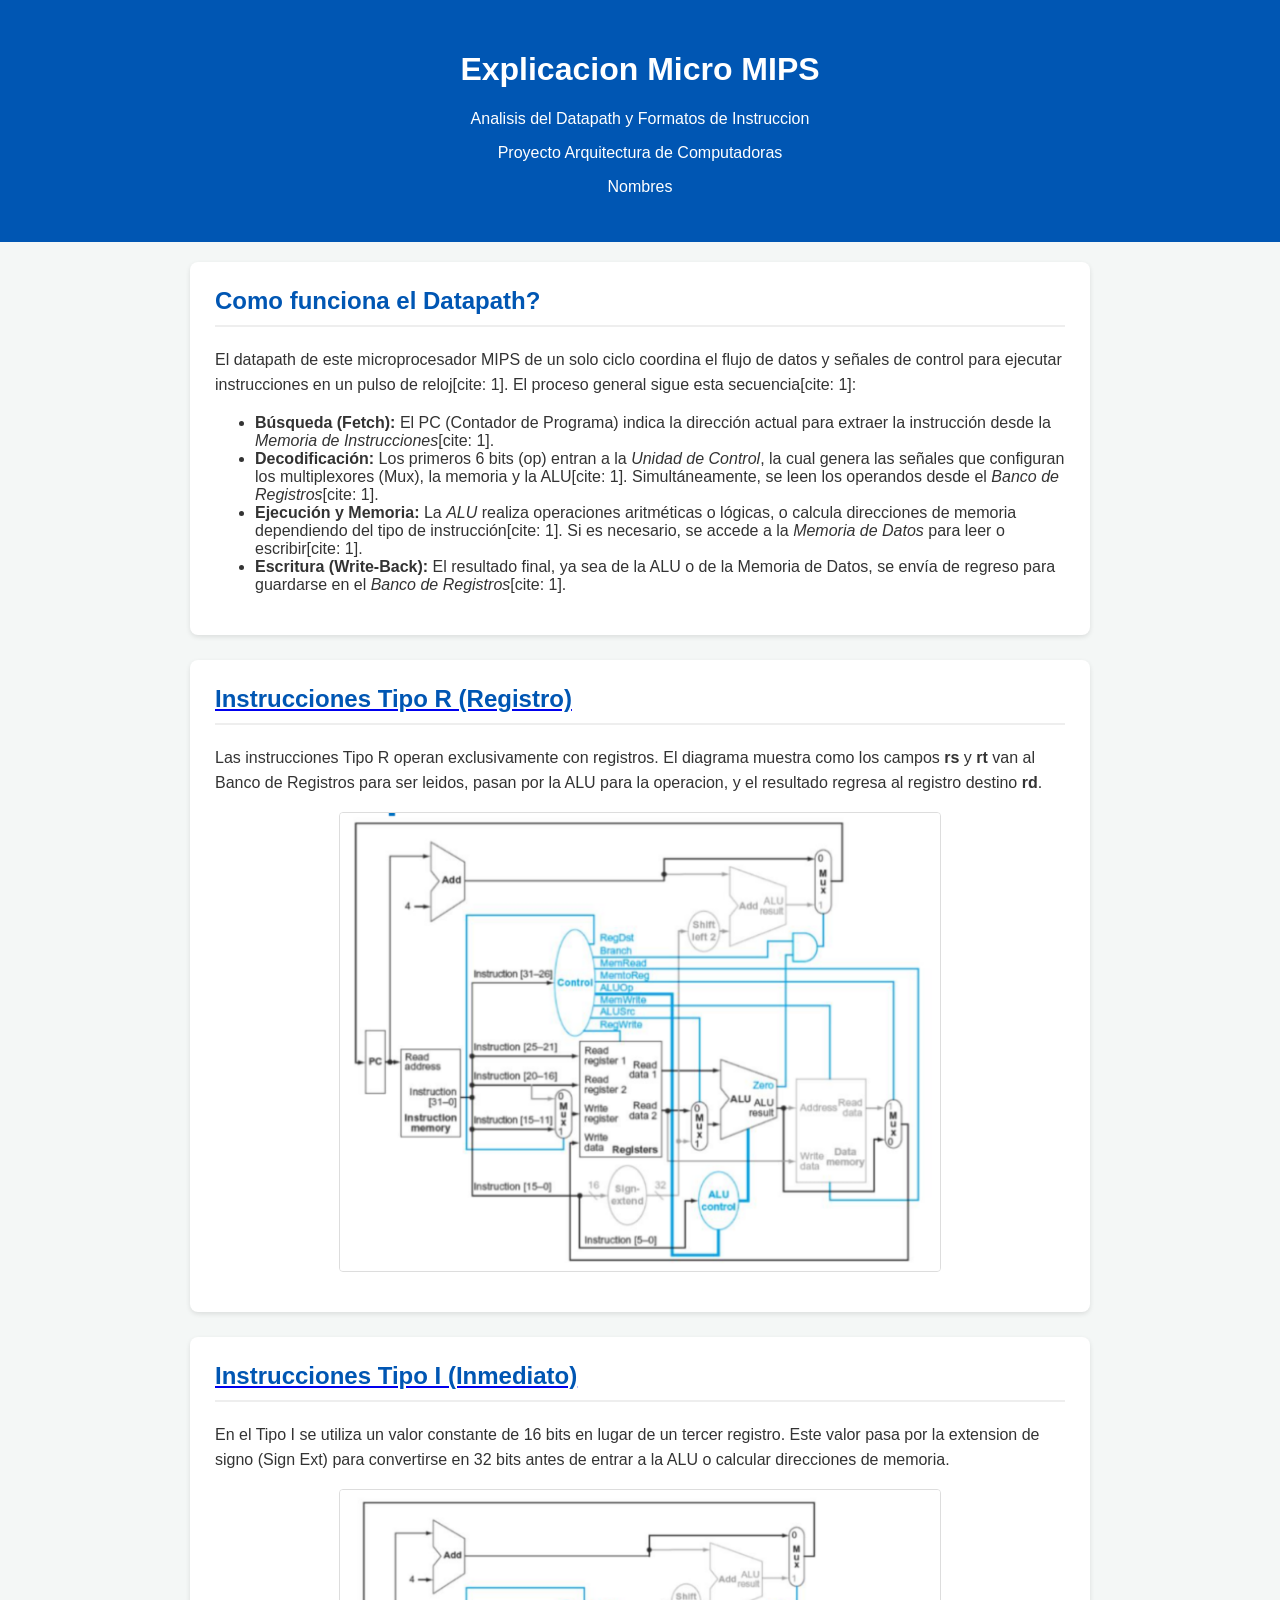
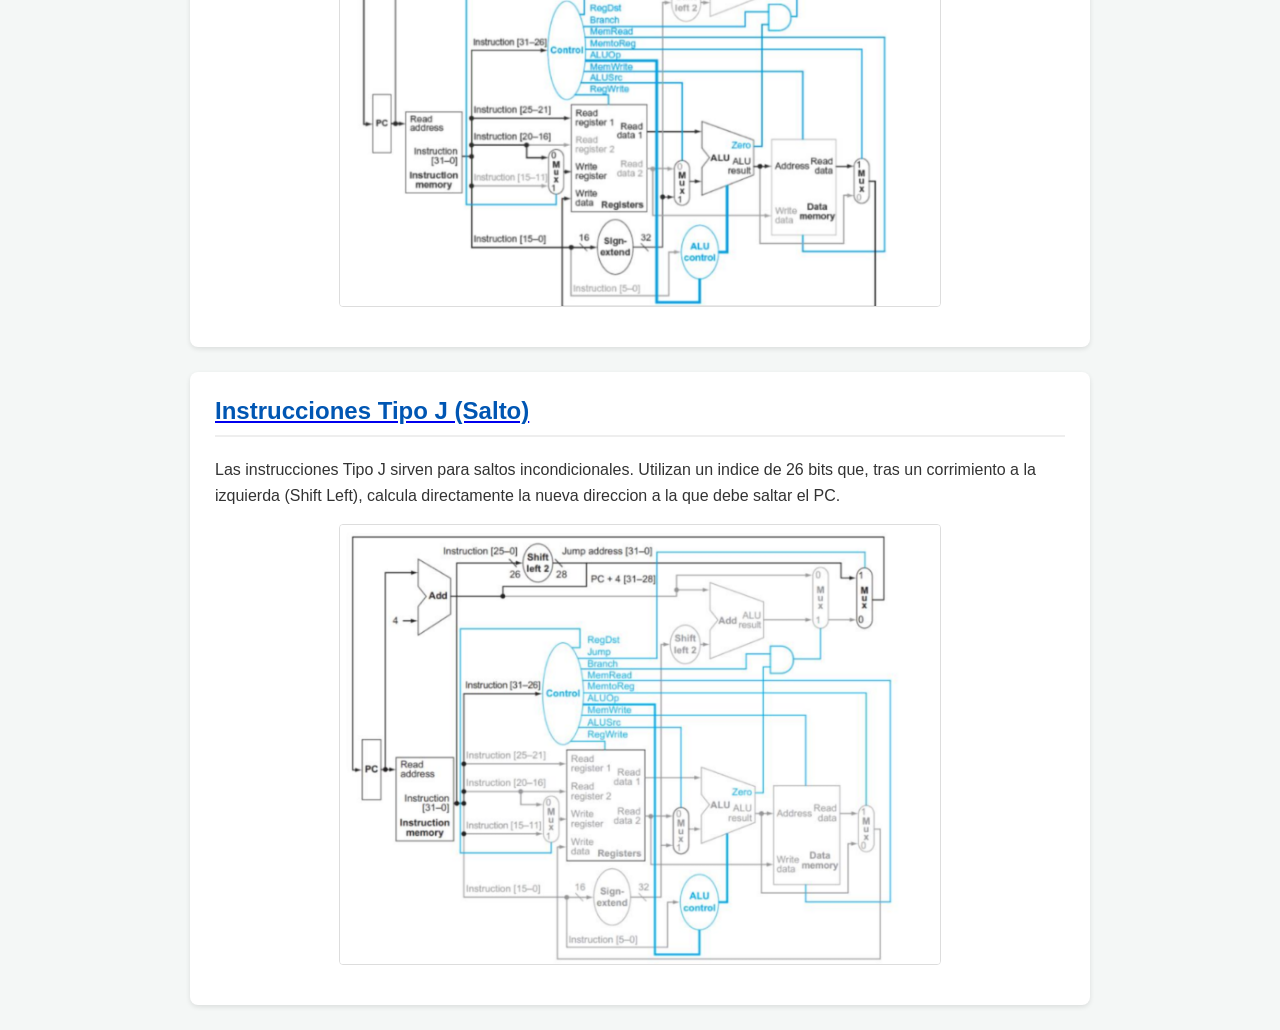
==== index.html @ dc329cc7 "Subiendo archivos de la pagina del microprocesador" ====
<!DOCTYPE html>
<html lang="es">
<head>
    <meta charset="UTF-8">
    <meta name="viewport" content="width=device-width, initial-scale=1.0">
    <title>Microprocesador MIPS</title>
    <link rel="stylesheet" href="estilos.css">
</head>
<body>

    <header>
        <h1>Explicacion Micro MIPS</h1>
        <p>Analisis del Datapath y Formatos de Instruccion</p>
        <p>Proyecto Arquitectura de Computadoras</p>
        <p>Nombres</p>
    </header>

    <div class="contenedor">
        
        <div class="tarjeta">
            <h2>Como funciona el Datapath?</h2>
            <p>El datapath de este microprocesador MIPS de un solo ciclo coordina el flujo de datos y señales de control para ejecutar instrucciones en un pulso de reloj[cite: 1]. El proceso general sigue esta secuencia[cite: 1]:</p>
<ul>
    <li><strong>Búsqueda (Fetch):</strong> El PC (Contador de Programa) indica la dirección actual para extraer la instrucción desde la <em>Memoria de Instrucciones</em>[cite: 1].</li>
    <li><strong>Decodificación:</strong> Los primeros 6 bits (op) entran a la <em>Unidad de Control</em>, la cual genera las señales que configuran los multiplexores (Mux), la memoria y la ALU[cite: 1]. Simultáneamente, se leen los operandos desde el <em>Banco de Registros</em>[cite: 1].</li>
    <li><strong>Ejecución y Memoria:</strong> La <em>ALU</em> realiza operaciones aritméticas o lógicas, o calcula direcciones de memoria dependiendo del tipo de instrucción[cite: 1]. Si es necesario, se accede a la <em>Memoria de Datos</em> para leer o escribir[cite: 1].</li>
    <li><strong>Escritura (Write-Back):</strong> El resultado final, ya sea de la ALU o de la Memoria de Datos, se envía de regreso para guardarse en el <em>Banco de Registros</em>[cite: 1].</li>
</ul>
        </div>

        <!-- Instrucciones Tipo R -->
        <div class="tarjeta">
            <a href="TipoR.html">
            <h2>Instrucciones Tipo R (Registro)</h2>
            </a>
            <p>Las instrucciones Tipo R operan exclusivamente con registros. 
                El diagrama muestra como los campos <strong>rs</strong> y <strong>rt</strong> 
                van al Banco de Registros para ser leidos, pasan por la ALU para la operacion, 
                y el resultado regresa al registro destino <strong>rd</strong>.</p>

                    <a href="TipoR.html">
                    <img src="Imagenes/TipoR.png" class="imagen-instruccion">
                    </a>
        </div>

        <!-- Instrucciones Tipo I -->
        <div class="tarjeta">
            <a href="TipoI.html">
            <h2>Instrucciones Tipo I (Inmediato)</h2>
            </a>
            <p>En el Tipo I se utiliza un valor constante de 16 bits en lugar 
                de un tercer registro. Este valor pasa por la extension de signo (Sign Ext) 
                para convertirse en 32 bits antes de entrar a la ALU o calcular direcciones de memoria.</p>

                    <a href="TipoI.html">
                    <img src="Imagenes/TipoI.png" class="imagen-instruccion" alt="Ruta de datos Tipo I">
                    </a>
        </div>

        <!-- Instrucciones Tipo J -->
        <div class="tarjeta">
            <a href="TipoJ.html">
            <h2>Instrucciones Tipo J (Salto)</h2>
            </a>
            <p>Las instrucciones Tipo J sirven para saltos incondicionales. 
                Utilizan un indice de 26 bits que, tras un corrimiento a la izquierda (Shift Left), 
                calcula directamente la nueva direccion a la que debe saltar el PC.</p>

                    <a href="TipoJ.html">
                    <img src="Imagenes/TipoJ.png" class="imagen-instruccion" alt="Ruta de datos Tipo J">
                    </a>
        </div>

    </div>

</body>
</html>
---- estilos.css ----
/* Estilos generales */
body {
    font-family: Arial, sans-serif;
    background-color: #f4f7f6;
    color: #333;
    margin: 0;
    padding: 0;
}

header {
    background-color: #0056b3;
    color: white;
    padding: 30px 20px;
    text-align: center;
}

.contenedor {
    max-width: 900px;
    margin: 20px auto;
    padding: 0 20px;
}

/* Diseño de las cajas (tarjetas) */
.tarjeta {
    background: white;
    padding: 25px;
    margin-bottom: 25px;
    border-radius: 8px;
    box-shadow: 0 2px 5px rgba(0,0,0,0.1);
}

.tarjeta h2 {
    color: #0056b3;
    border-bottom: 2px solid #eee;
    padding-bottom: 10px;
    margin-top: 0;
}

.tarjeta p {
    line-height: 1.6;
}

/* Clase para las imágenes que agregarás después */
.imagen-instruccion {
    width: 100%;
    max-width: 600px;
    display: block;
    margin: 15px auto;
    border: 1px solid #ddd;
    border-radius: 4px;
}
        .panel-control {
            background-color: #e9ecef;
            padding: 15px;
            border-radius: 8px;
            margin: 20px 0;
            display: flex;
            gap: 15px;
            align-items: center;
            flex-wrap: wrap;
        }
        .panel-control input, .panel-control select {
            padding: 5px;
            border: 1px solid #ccc;
            border-radius: 4px;
            width: 80px;
        }
        .btn-ejecutar {
            background-color: #0056b3;
            color: white;
            border: none;
            padding: 10px 20px;
            border-radius: 4px;
            cursor: pointer;
            font-weight: bold;
        }
        .btn-ejecutar:hover {
            background-color: #004494;
        }
        table {
            width: 100%;
            border-collapse: collapse;
            margin-top: 15px;
        }
        table, th, td {
            border: 1px solid #ddd;
        }
        th, td {
            padding: 10px;
            text-align: center;
        }
        th {
            background-color: #0056b3;
            color: white;
        }
        .texto-flujo {
            background-color: #e3f2fd;
            padding: 15px;
            border-left: 5px solid #0056b3;
            margin-top: 20px;
            font-size: 1.1em;
        }
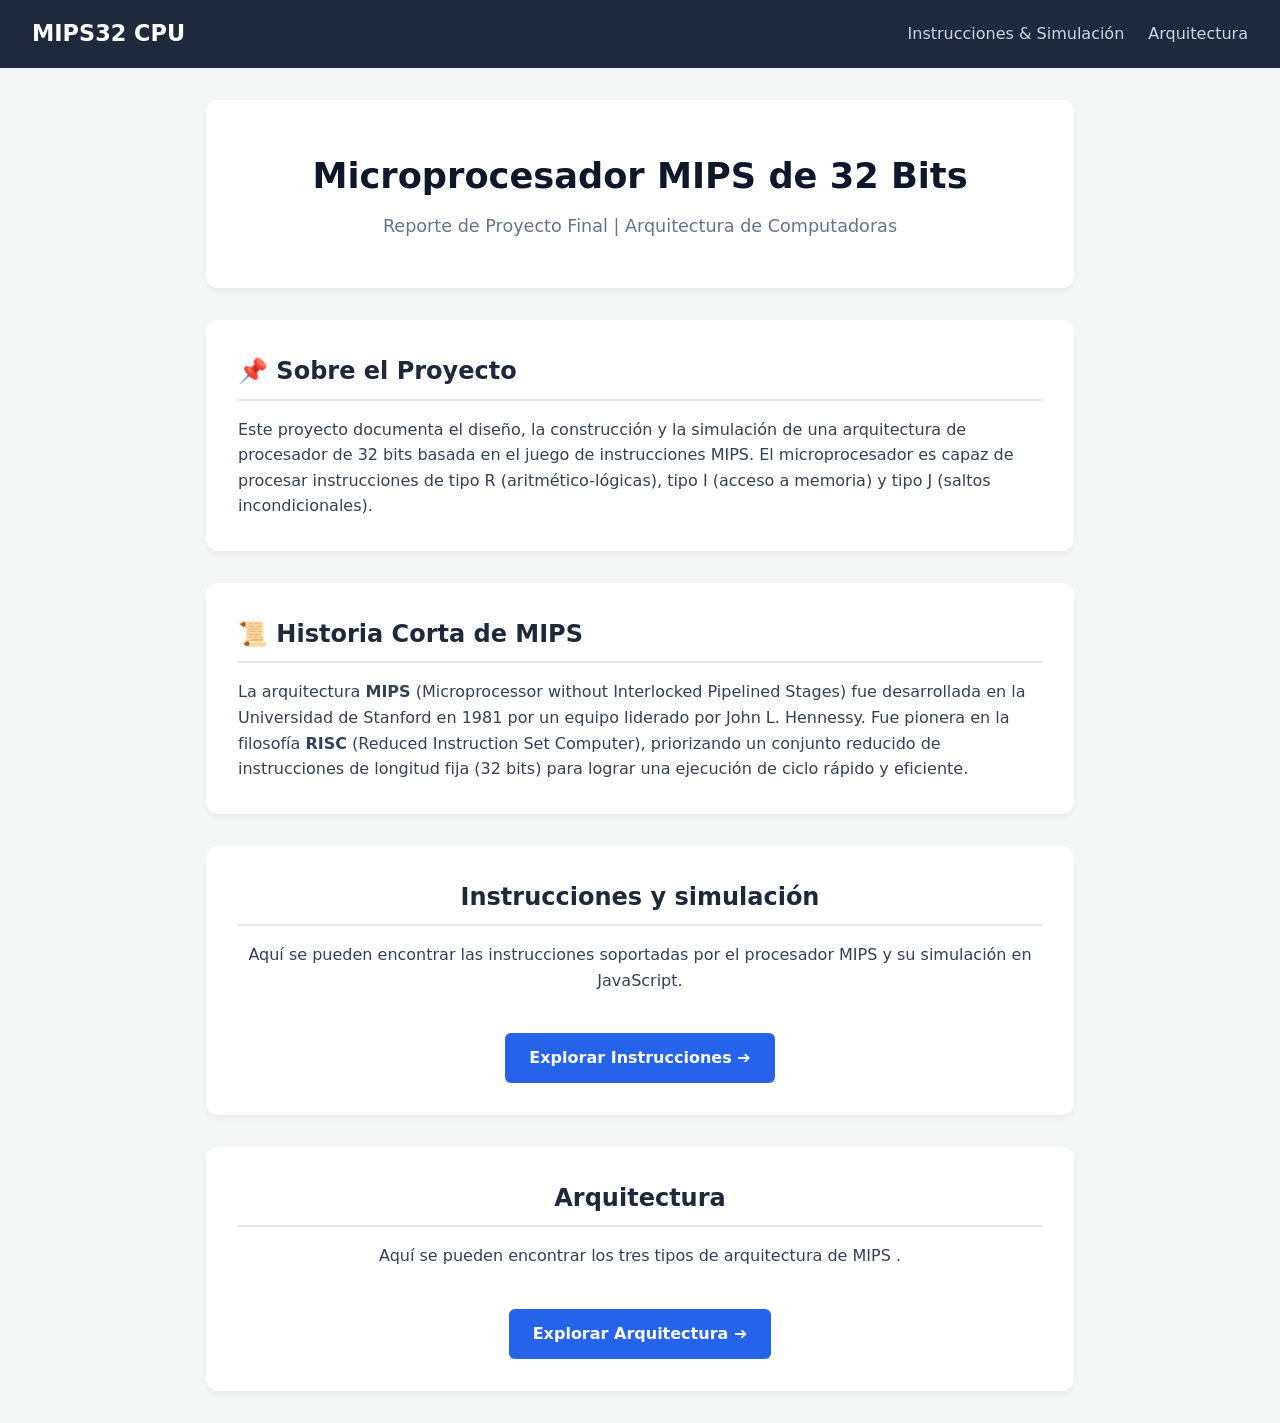
==== commit a8ca7532: "Actualización de páginas, estilos y flujo de datos Tipo R" ====
--- a/index.html
+++ b/index.html
@@ -1,77 +1,56 @@
 <!DOCTYPE html>
 <html lang="es">
 <head>
-    <meta charset="UTF-8">
-    <meta name="viewport" content="width=device-width, initial-scale=1.0">
-    <title>Microprocesador MIPS</title>
-    <link rel="stylesheet" href="estilos.css">
+  <meta charset="UTF-8">
+  <meta name="viewport" content="width=device-width, initial-scale=1.0">
+  <title>Equipo 67 MIPS 101</title>
+  <link rel="stylesheet" href="estilos.css">
 </head>
 <body>
 
-    <header>
-        <h1>Explicacion Micro MIPS</h1>
-        <p>Analisis del Datapath y Formatos de Instruccion</p>
-        <p>Proyecto Arquitectura de Computadoras</p>
-        <p>Nombres</p>
-    </header>
+  <nav class="navbar">
+    <a href="index.html">
+    <div class="logo">MIPS32 CPU</div>
+  </a>
+    <ul>
+      <li><a href="instrucciones.html">Instrucciones & Simulación</a></li>
+      <li><a href="arquitectura.html"> Arquitectura </a></li>
+    </ul>
+  </nav>
 
-    <div class="contenedor">
-        
-        <div class="tarjeta">
-            <h2>Como funciona el Datapath?</h2>
-            <p>El datapath de este microprocesador MIPS de un solo ciclo coordina el flujo de datos y señales de control para ejecutar instrucciones en un pulso de reloj[cite: 1]. El proceso general sigue esta secuencia[cite: 1]:</p>
-<ul>
-    <li><strong>Búsqueda (Fetch):</strong> El PC (Contador de Programa) indica la dirección actual para extraer la instrucción desde la <em>Memoria de Instrucciones</em>[cite: 1].</li>
-    <li><strong>Decodificación:</strong> Los primeros 6 bits (op) entran a la <em>Unidad de Control</em>, la cual genera las señales que configuran los multiplexores (Mux), la memoria y la ALU[cite: 1]. Simultáneamente, se leen los operandos desde el <em>Banco de Registros</em>[cite: 1].</li>
-    <li><strong>Ejecución y Memoria:</strong> La <em>ALU</em> realiza operaciones aritméticas o lógicas, o calcula direcciones de memoria dependiendo del tipo de instrucción[cite: 1]. Si es necesario, se accede a la <em>Memoria de Datos</em> para leer o escribir[cite: 1].</li>
-    <li><strong>Escritura (Write-Back):</strong> El resultado final, ya sea de la ALU o de la Memoria de Datos, se envía de regreso para guardarse en el <em>Banco de Registros</em>[cite: 1].</li>
-</ul>
+  <div class="container">
+    <section class="hero">
+      <h1>Microprocesador MIPS de 32 Bits</h1>
+      <p>Reporte de Proyecto Final | Arquitectura de Computadoras</p>
+    </section>
+
+    <section class="card-section">
+      <h2>📌 Sobre el Proyecto</h2>
+      <p>Este proyecto documenta el diseño, la construcción y la simulación de una arquitectura de procesador de 32 bits basada en el juego de instrucciones MIPS. El microprocesador es capaz de procesar instrucciones de tipo R (aritmético-lógicas), tipo I (acceso a memoria) y tipo J (saltos incondicionales).</p>
+    </section>
+
+    <section class="card-section">
+      <h2>📜 Historia Corta de MIPS</h2>
+      <p>La arquitectura <strong>MIPS</strong> (Microprocessor without Interlocked Pipelined Stages) fue desarrollada en la Universidad de Stanford en 1981 por un equipo liderado por John L. Hennessy. Fue pionera en la filosofía <strong>RISC</strong> (Reduced Instruction Set Computer), priorizando un conjunto reducido de instrucciones de longitud fija (32 bits) para lograr una ejecución de ciclo rápido y eficiente.</p>
+    </section>
+
+    <section class="card-section text-center">
+        <h2>Instrucciones y simulación </h2>
+        <p>Aquí se pueden encontrar las instrucciones soportadas por el procesador MIPS y su simulación en JavaScript.</p>
+        <div class="btn-container">
+        <a href="instrucciones.html" class="btn-primary">Explorar Instrucciones ➔</a>
         </div>
+    </section>
 
-        <!-- Instrucciones Tipo R -->
-        <div class="tarjeta">
-            <a href="TipoR.html">
-            <h2>Instrucciones Tipo R (Registro)</h2>
-            </a>
-            <p>Las instrucciones Tipo R operan exclusivamente con registros. 
-                El diagrama muestra como los campos <strong>rs</strong> y <strong>rt</strong> 
-                van al Banco de Registros para ser leidos, pasan por la ALU para la operacion, 
-                y el resultado regresa al registro destino <strong>rd</strong>.</p>
-
-                    <a href="TipoR.html">
-                    <img src="Imagenes/TipoR.png" class="imagen-instruccion">
-                    </a>
+        <section class="card-section text-center">
+        <h2> Arquitectura </h2>
+        <p>Aquí se pueden encontrar los tres tipos de arquitectura de MIPS .</p>
+        <div class="btn-container">
+        <a href="arquitectura.html" class="btn-primary">Explorar Arquitectura ➔</a>
         </div>
-
-        <!-- Instrucciones Tipo I -->
-        <div class="tarjeta">
-            <a href="TipoI.html">
-            <h2>Instrucciones Tipo I (Inmediato)</h2>
-            </a>
-            <p>En el Tipo I se utiliza un valor constante de 16 bits en lugar 
-                de un tercer registro. Este valor pasa por la extension de signo (Sign Ext) 
-                para convertirse en 32 bits antes de entrar a la ALU o calcular direcciones de memoria.</p>
-
-                    <a href="TipoI.html">
-                    <img src="Imagenes/TipoI.png" class="imagen-instruccion" alt="Ruta de datos Tipo I">
-                    </a>
-        </div>
-
-        <!-- Instrucciones Tipo J -->
-        <div class="tarjeta">
-            <a href="TipoJ.html">
-            <h2>Instrucciones Tipo J (Salto)</h2>
-            </a>
-            <p>Las instrucciones Tipo J sirven para saltos incondicionales. 
-                Utilizan un indice de 26 bits que, tras un corrimiento a la izquierda (Shift Left), 
-                calcula directamente la nueva direccion a la que debe saltar el PC.</p>
-
-                    <a href="TipoJ.html">
-                    <img src="Imagenes/TipoJ.png" class="imagen-instruccion" alt="Ruta de datos Tipo J">
-                    </a>
-        </div>
-
-    </div>
+    </section>
+    
+  </div>
 
 </body>
 </html>
--- a/estilos.css
+++ b/estilos.css
@@ -1,102 +1,303 @@
-/* Estilos generales */
+/* --- RESET & VARIABLES GLOBALES --- */
+* {
+  box-sizing: border-box;
+  margin: 0;
+  padding: 0;
+}
+
 body {
-    font-family: Arial, sans-serif;
-    background-color: #f4f7f6;
-    color: #333;
-    margin: 0;
-    padding: 0;
-}
-
-header {
-    background-color: #0056b3;
-    color: white;
-    padding: 30px 20px;
-    text-align: center;
-}
-
-.contenedor {
-    max-width: 900px;
-    margin: 20px auto;
-    padding: 0 20px;
-}
-
-/* Diseño de las cajas (tarjetas) */
-.tarjeta {
-    background: white;
-    padding: 25px;
-    margin-bottom: 25px;
-    border-radius: 8px;
-    box-shadow: 0 2px 5px rgba(0,0,0,0.1);
-}
-
-.tarjeta h2 {
-    color: #0056b3;
-    border-bottom: 2px solid #eee;
-    padding-bottom: 10px;
-    margin-top: 0;
-}
-
-.tarjeta p {
-    line-height: 1.6;
-}
-
-/* Clase para las imágenes que agregarás después */
-.imagen-instruccion {
-    width: 100%;
-    max-width: 600px;
-    display: block;
-    margin: 15px auto;
-    border: 1px solid #ddd;
-    border-radius: 4px;
-}
-        .panel-control {
-            background-color: #e9ecef;
-            padding: 15px;
-            border-radius: 8px;
-            margin: 20px 0;
-            display: flex;
-            gap: 15px;
-            align-items: center;
-            flex-wrap: wrap;
-        }
-        .panel-control input, .panel-control select {
-            padding: 5px;
-            border: 1px solid #ccc;
-            border-radius: 4px;
-            width: 80px;
-        }
-        .btn-ejecutar {
-            background-color: #0056b3;
-            color: white;
-            border: none;
-            padding: 10px 20px;
-            border-radius: 4px;
-            cursor: pointer;
-            font-weight: bold;
-        }
-        .btn-ejecutar:hover {
-            background-color: #004494;
-        }
-        table {
-            width: 100%;
-            border-collapse: collapse;
-            margin-top: 15px;
-        }
-        table, th, td {
-            border: 1px solid #ddd;
-        }
-        th, td {
-            padding: 10px;
-            text-align: center;
-        }
-        th {
-            background-color: #0056b3;
-            color: white;
-        }
-        .texto-flujo {
-            background-color: #e3f2fd;
-            padding: 15px;
-            border-left: 5px solid #0056b3;
-            margin-top: 20px;
-            font-size: 1.1em;
-        }+  font-family: 'Segoe UI', system-ui, -apple-system, sans-serif;
+  background-color: #f4f7f6;
+  color: #334155;
+  line-height: 1.6;
+}
+/* Centrado para secciones o tarjetas específicas */
+.text-center {
+  text-align: center;
+}
+
+/* Contenedor para centrar el botón */
+.btn-container {
+  display: flex;
+  justify-content: center;
+  margin-top: 1.5rem;
+}
+
+/* Quita el subrayado del enlace del logo */
+.navbar a {
+  text-decoration: none;
+}
+
+.navbar .logo {
+  color: #ffffff;
+  font-size: 1.4rem;
+  font-weight: bold;
+  cursor: pointer;
+  transition: opacity 0.2s ease;
+}
+
+/* Efecto al pasar el cursor sobre el logo */
+.navbar a:hover .logo {
+  opacity: 0.85;
+}
+
+/* --- NAVEGACIÓN --- */
+.navbar {
+  background-color: #1e293b;
+  padding: 1rem 2rem;
+  display: flex;
+  justify-content: space-between;
+  align-items: center;
+}
+
+.navbar .logo {
+  color: #ffffff;
+  font-size: 1.4rem;
+  font-weight: bold;
+}
+
+.navbar ul {
+  display: flex;
+  list-style: none;
+  gap: 1.5rem;
+}
+
+.navbar a {
+  color: #cbd5e1;
+  text-decoration: none;
+  font-weight: 500;
+  transition: color 0.2s;
+}
+
+.navbar a:hover, .navbar a.active {
+  color: #38bdf8;
+}
+
+/* --- CONTENEDORES & MAQUETACIÓN --- */
+.container {
+  max-width: 900px;
+  margin: 2rem auto;
+  padding: 0 1rem;
+}
+
+.hero {
+  text-align: center;
+  padding: 3rem 1rem;
+  background: white;
+  border-radius: 12px;
+  box-shadow: 0 4px 6px -1px rgba(0, 0, 0, 0.05);
+  margin-bottom: 2rem;
+}
+
+.hero h1 {
+  color: #0f172a;
+  font-size: 2.2rem;
+  margin-bottom: 0.5rem;
+}
+
+.hero p {
+  color: #64748b;
+  font-size: 1.1rem;
+}
+
+.card-section {
+  background: white;
+  padding: 2rem;
+  border-radius: 12px;
+  box-shadow: 0 4px 6px -1px rgba(0, 0, 0, 0.05);
+  margin-bottom: 2rem;
+}
+
+.card-section h2 {
+  color: #1e293b;
+  margin-bottom: 1rem;
+  border-bottom: 2px solid #e2e8f0;
+  padding-bottom: 0.5rem;
+}
+
+/* --- TARJETAS DESPLEGABLES (ACORDEÓN) --- */
+.instruction-card {
+  background: white;
+  border-radius: 8px;
+  border: 1px solid #e2e8f0;
+  margin-bottom: 1rem;
+  overflow: hidden;
+  box-shadow: 0 2px 4px rgba(0,0,0,0.02);
+}
+.card-header {
+  background: #2563eb; /* Azul original */
+  color: white;
+  padding: 1rem 1.25rem;
+  cursor: pointer;
+  font-weight: 600;
+  display: flex;
+  justify-content: space-between;
+  align-items: center;
+  user-select: none;
+  transition: background-color 0.3s ease; /* Transición para el cambio de color */
+}
+
+.card-header.active {
+  background-color: #7c3aed; /* Morado moderno */
+}
+
+.card-header.active:hover {
+  background-color: #6d28d9; /* Morado un poco más oscuro al pasar el cursor */
+}
+
+.card-header:hover {
+  background: #1d4ed8;
+}
+
+.card-header .badge {
+  background: rgba(255, 255, 255, 0.2);
+  padding: 0.2rem 0.6rem;
+  border-radius: 4px;
+  font-size: 0.85rem;
+}
+
+.card-body {
+  max-height: 0;
+  overflow: hidden;
+  opacity: 0;
+  padding: 0 1.25rem;
+  background: #ffffff;
+  border-top: 1px solid transparent;
+  transition: max-height 0.4s ease, opacity 0.3s ease, padding 0.3s ease;
+}
+
+.card-body.open {
+  max-height: 500px; /* Altura máxima suficiente para desplegar el contenido */
+  opacity: 1;
+  padding: 1.25rem;
+  border-top-color: #e2e8f0;
+}
+
+/* --- SIMULADOR INTERACTIVO (DEMO BOX) --- */
+.demo-box {
+  background: #f8fafc;
+  border: 1px solid #cbd5e1;
+  border-radius: 8px;
+  padding: 1rem;
+  margin-top: 1rem;
+}
+
+.demo-box h4 {
+  color: #0f172a;
+  margin-bottom: 0.75rem;
+}
+
+.inputs-group {
+  display: flex;
+  flex-wrap: wrap;
+  gap: 1rem;
+  align-items: center;
+  margin-bottom: 1rem;
+}
+
+.inputs-group label {
+  font-weight: 600;
+  font-size: 0.9rem;
+}
+
+.inputs-group input {
+  width: 90px;
+  padding: 0.4rem;
+  border: 1px solid #94a3b8;
+  border-radius: 4px;
+  font-size: 0.95rem;
+}
+
+.btn-sim {
+  background: #10b981;
+  color: white;
+  border: none;
+  padding: 0.5rem 1rem;
+  border-radius: 6px;
+  font-weight: 600;
+  cursor: pointer;
+  transition: background 0.2s;
+}
+
+.btn-sim:hover {
+  background: #059669;
+}
+
+.result-box {
+  background: #e2e8f0;
+  padding: 0.75rem;
+  border-radius: 6px;
+  font-family: monospace;
+  font-size: 0.95rem;
+}
+
+.btn-primary {
+  display: inline-block;
+  background: #2563eb;
+  color: white;
+  padding: 0.75rem 1.5rem;
+  border-radius: 6px;
+  text-decoration: none;
+  font-weight: 600;
+  margin-top: 1rem;
+}
+
+.btn-primary:hover {
+  background: #1d4ed8;
+}
+
+/* Corrección de alineación para la tabla de especificaciones */
+.specs-table {
+  width: 100%;
+  border-collapse: collapse;
+  margin-top: 1rem;
+}
+
+.specs-table th, 
+.specs-table td {
+  padding: 0.75rem 1rem;
+  text-align: left;           /* Alinea todo el texto a la izquierda */
+  vertical-align: top;        /* Alinea el contenido arriba si hay varias líneas */
+  border-bottom: 1px solid #e2e8f0;
+}
+
+/* Define anchos fijos para que las columnas no se desplacen */
+.specs-table th:first-child,
+.specs-table td:first-child {
+  width: 35%;                 /* Ancho fijo para la columna Parámetro */
+  font-weight: 600;
+  white-space: nowrap;        /* Evita que los nombres de parámetros se rompan feo */
+}
+
+.specs-table th:last-child,
+.specs-table td:last-child {
+  width: 65%;                 /* Ancho para la columna Detalle */
+}
+
+/* Botón Secundario / Más Pequeño */
+.btn-secondary {
+  display: inline-block;
+  background-color: transparent;
+  color: #2563eb;
+  border: 1px solid #2563eb;
+  padding: 0.4rem 0.8rem;      /* Menos relleno (más compacto) */
+  font-size: 0.85rem;           /* Texto más pequeño */
+  font-weight: 600;
+  border-radius: 6px;
+  text-decoration: none;
+  transition: all 0.2s ease;
+}
+
+/* Efecto Hover para el Botón Secundario */
+.btn-secondary:hover {
+  background-color: #2563eb;
+  color: #ffffff;
+  box-shadow: 0 2px 4px rgba(37, 99, 235, 0.2);
+}
+
+/* Contenedor de botón alineado a la izquierda dentro de subsecciones */
+.btn-container-left {
+  display: flex;
+  justify-content: flex-start;
+  margin-top: 0.75rem;
+}
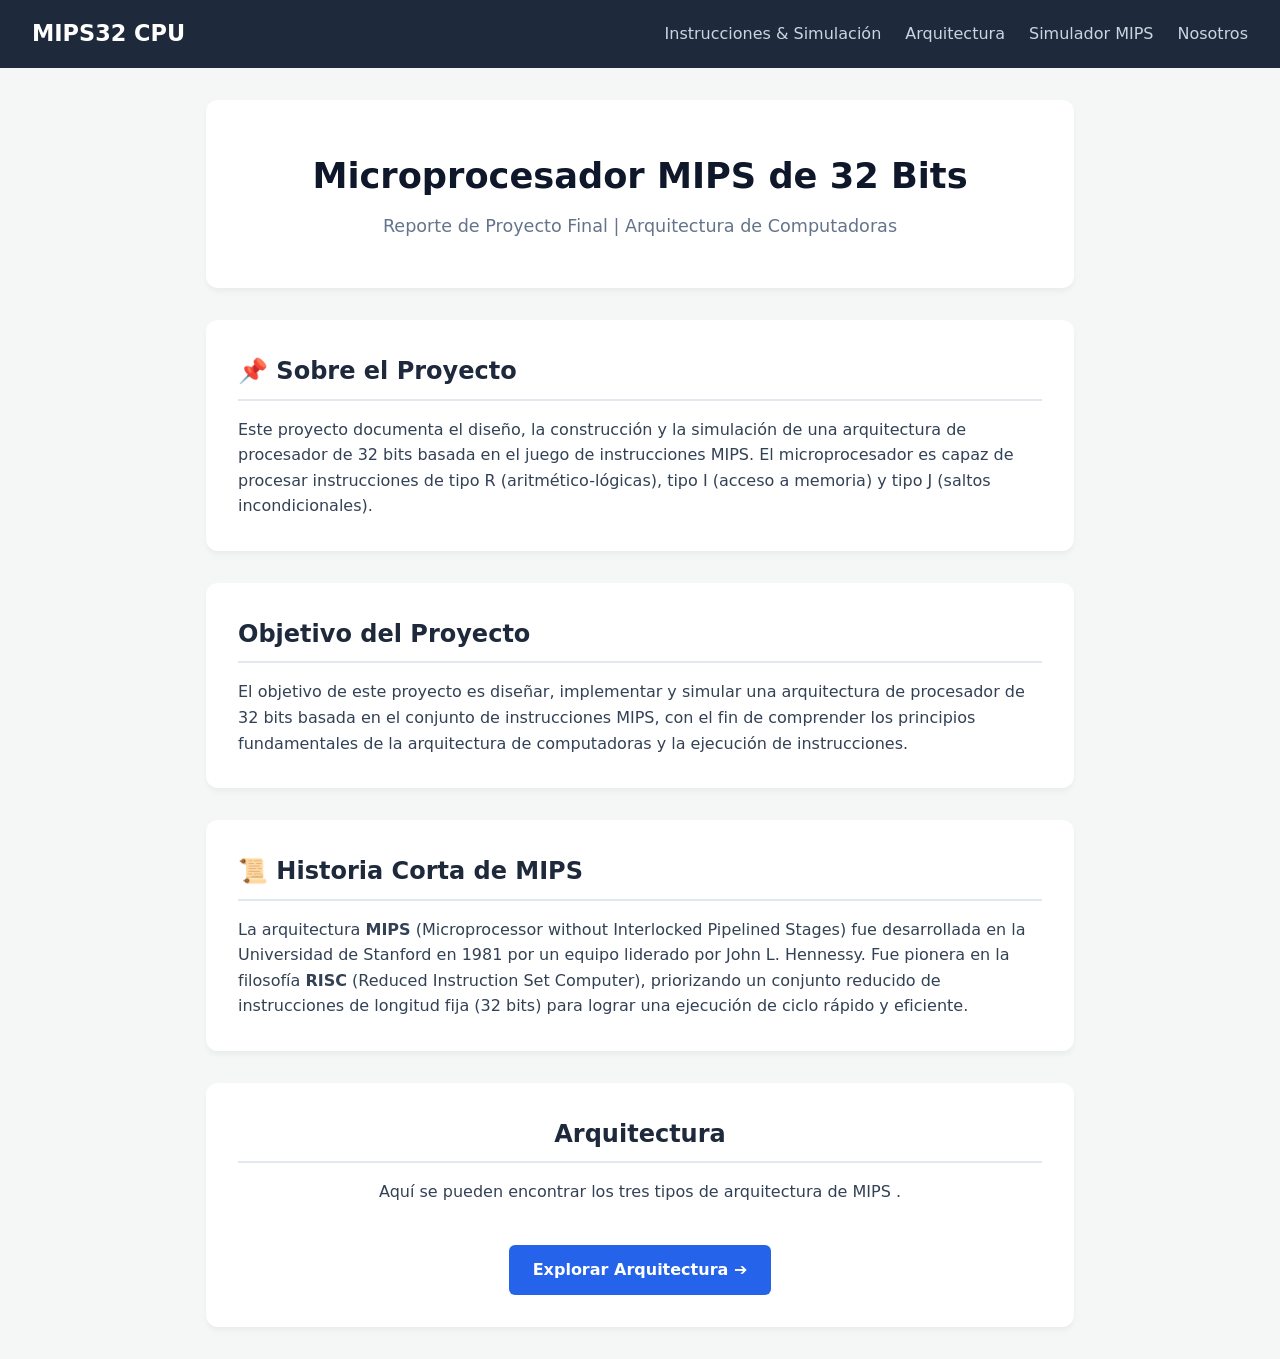
==== commit fab54718: "Actualización de conclusiones con navegación, estilos, simulador y equipo" ====
--- a/index.html
+++ b/index.html
@@ -1,3 +1,4 @@
+<!-- index.html -->
 <!DOCTYPE html>
 <html lang="es">
 <head>
@@ -15,6 +16,8 @@
     <ul>
       <li><a href="instrucciones.html">Instrucciones & Simulación</a></li>
       <li><a href="arquitectura.html"> Arquitectura </a></li>
+      <li><a href="simulador_mips.html"> Simulador MIPS </a></li>
+      <li0><a href="equipo.html">Nosotros</a></li>
     </ul>
   </nav>
 
@@ -30,16 +33,13 @@
     </section>
 
     <section class="card-section">
+      <h2> Objetivo del Proyecto</h2>
+      <p>El objetivo de este proyecto es diseñar, implementar y simular una arquitectura de procesador de 32 bits basada en el conjunto de instrucciones MIPS, con el fin de comprender los principios fundamentales de la arquitectura de computadoras y la ejecución de instrucciones.</p>
+    </section>
+
+    <section class="card-section">
       <h2>📜 Historia Corta de MIPS</h2>
       <p>La arquitectura <strong>MIPS</strong> (Microprocessor without Interlocked Pipelined Stages) fue desarrollada en la Universidad de Stanford en 1981 por un equipo liderado por John L. Hennessy. Fue pionera en la filosofía <strong>RISC</strong> (Reduced Instruction Set Computer), priorizando un conjunto reducido de instrucciones de longitud fija (32 bits) para lograr una ejecución de ciclo rápido y eficiente.</p>
-    </section>
-
-    <section class="card-section text-center">
-        <h2>Instrucciones y simulación </h2>
-        <p>Aquí se pueden encontrar las instrucciones soportadas por el procesador MIPS y su simulación en JavaScript.</p>
-        <div class="btn-container">
-        <a href="instrucciones.html" class="btn-primary">Explorar Instrucciones ➔</a>
-        </div>
     </section>
 
         <section class="card-section text-center">
--- a/estilos.css
+++ b/estilos.css
@@ -286,6 +286,7 @@
   border-radius: 6px;
   text-decoration: none;
   transition: all 0.2s ease;
+  align-self: center;       /* Alinea el botón al inicio del contenedor */
 }
 
 /* Efecto Hover para el Botón Secundario */
@@ -300,4 +301,202 @@
   display: flex;
   justify-content: flex-start;
   margin-top: 0.75rem;
+}
+
+/* --- POP-UP / MODAL DE MINI DIAPOSITIVAS --- */
+dialog.slide-modal {
+  border: 1px solid #e2e8f0;
+  border-radius: 12px;
+  background: #ffffff;
+  color: #334155;
+  width: 90%;
+  max-width: 560px;
+  padding: 0;
+  margin: auto; /* Centra el diálogo en pantalla */
+  box-shadow: 0 20px 25px -5px rgba(15, 23, 42, 0.25);
+  animation: modalZoom 0.22s ease-out;
+}
+
+/* Fondo difuminado oscuro detrás de la diapositiva */
+dialog.slide-modal::backdrop {
+  background: rgba(15, 23, 42, 0.65);
+  backdrop-filter: blur(3px);
+}
+
+@keyframes modalZoom {
+  from { opacity: 0; transform: scale(0.94); }
+  to   { opacity: 1; transform: scale(1); }
+}
+
+/* Encabezado igual a tus tarjetas */
+.slide-modal-header {
+  background-color: #1e293b;
+  color: #ffffff;
+  padding: 1rem 1.5rem;
+  display: flex;
+  justify-content: space-between;
+  align-items: center;
+}
+
+.slide-modal-header h3 {
+  font-size: 1.1rem;
+  margin: 0;
+}
+
+.btn-close-modal {
+  background: none;
+  border: none;
+  color: #cbd5e1;
+  font-size: 1.5rem;
+  line-height: 1;
+  cursor: pointer;
+  transition: color 0.2s;
+}
+
+.btn-close-modal:hover {
+  color: #38bdf8;
+}
+
+/* Contenido de cada diapositiva */
+.slide-modal-body {
+  padding: 2rem 1.5rem;
+  min-height: 190px;
+  display: flex;
+  flex-direction: column;
+  justify-content: center;
+}
+
+.slide-item {
+  display: none;
+}
+
+.slide-item.active {
+  display: block;
+  animation: slideFade 0.25s ease;
+}
+
+.slide-item h4 {
+  color: #0f172a;
+  font-size: 1.15rem;
+  margin-bottom: 0.6rem;
+}
+
+@keyframes slideFade {
+  from { opacity: 0.3; transform: translateX(6px); }
+  to   { opacity: 1; transform: translateX(0); }
+}
+
+/* Pie con botones Anterior / Siguiente */
+.slide-modal-footer {
+  background-color: #f8fafc;
+  border-top: 1px solid #e2e8f0;
+  padding: 0.85rem 1.5rem;
+  display: flex;
+  justify-content: space-between;
+  align-items: center;
+}
+
+.slide-counter {
+  font-size: 0.85rem;
+  font-weight: 600;
+  color: #64748b;
+}
+
+.btn-slide-nav {
+  background-color: #2563eb;
+  color: #ffffff;
+  border: none;
+  padding: 0.45rem 1rem;
+  border-radius: 6px;
+  font-weight: 600;
+  font-size: 0.85rem;
+  cursor: pointer;
+  transition: background-color 0.2s;
+}
+
+.btn-slide-nav:hover:not(:disabled) {
+  background-color: #1d4ed8;
+}
+
+.btn-slide-nav:disabled {
+  background-color: #cbd5e1;
+  cursor: not-allowed;
+}
+
+dialog.conclusion-modal {
+  border: 1px solid #e2e8f0;
+  border-radius: 12px;
+  background: #ffffff;
+  width: 90%;
+  max-width: 550px;
+  padding: 2rem;
+  margin: auto;
+  box-shadow: 0 10px 25px rgba(0, 0, 0, 0.2);
+}
+
+dialog.conclusion-modal::backdrop {
+  background: rgba(15, 23, 42, 0.6);
+}
+
+.btn-cerrar-x {
+  position: absolute;
+  top: 1rem;
+  right: 1.25rem;
+  background: none;
+  border: none;
+  font-size: 1.5rem;
+  color: #64748b;
+  cursor: pointer;
+}
+
+.conclusion-modal h2 {
+  color: #0f172a;
+  margin-bottom: 1rem;
+  padding-bottom: 0.5rem;
+  border-bottom: 2px solid #2563eb;
+}
+
+.conclusion-contenido {
+  min-height: 190px; /* Mantiene fijo el tamaño del cuadro al navegar */
+  padding: 0.5rem 0;
+}
+
+.conclusion-contenido h4 {
+  color: #2563eb;
+  font-size: 1.05rem;
+  margin-bottom: 0.75rem;
+}
+
+.conclusion-contenido p {
+  color: #334155;
+  line-height: 1.65;
+  margin-bottom: 1rem; /* Separación clara entre párrafos */
+  text-align: justify;
+}
+
+.conclusion-nav {
+  display: flex;
+  justify-content: space-between;
+  align-items: center;
+  margin-top: 1.25rem;
+  padding-top: 1rem;
+  border-top: 1px solid #e2e8f0;
+  font-size: 0.9rem;
+  font-weight: 600;
+  color: #64748b;
+}
+
+.btn-nav-conc {
+  background-color: #2563eb;
+  color: #ffffff;
+  border: none;
+  padding: 0.45rem 1rem;
+  border-radius: 6px;
+  font-weight: 600;
+  cursor: pointer;
+}
+
+.btn-nav-conc:disabled {
+  background-color: #cbd5e1;
+  cursor: not-allowed;
 }
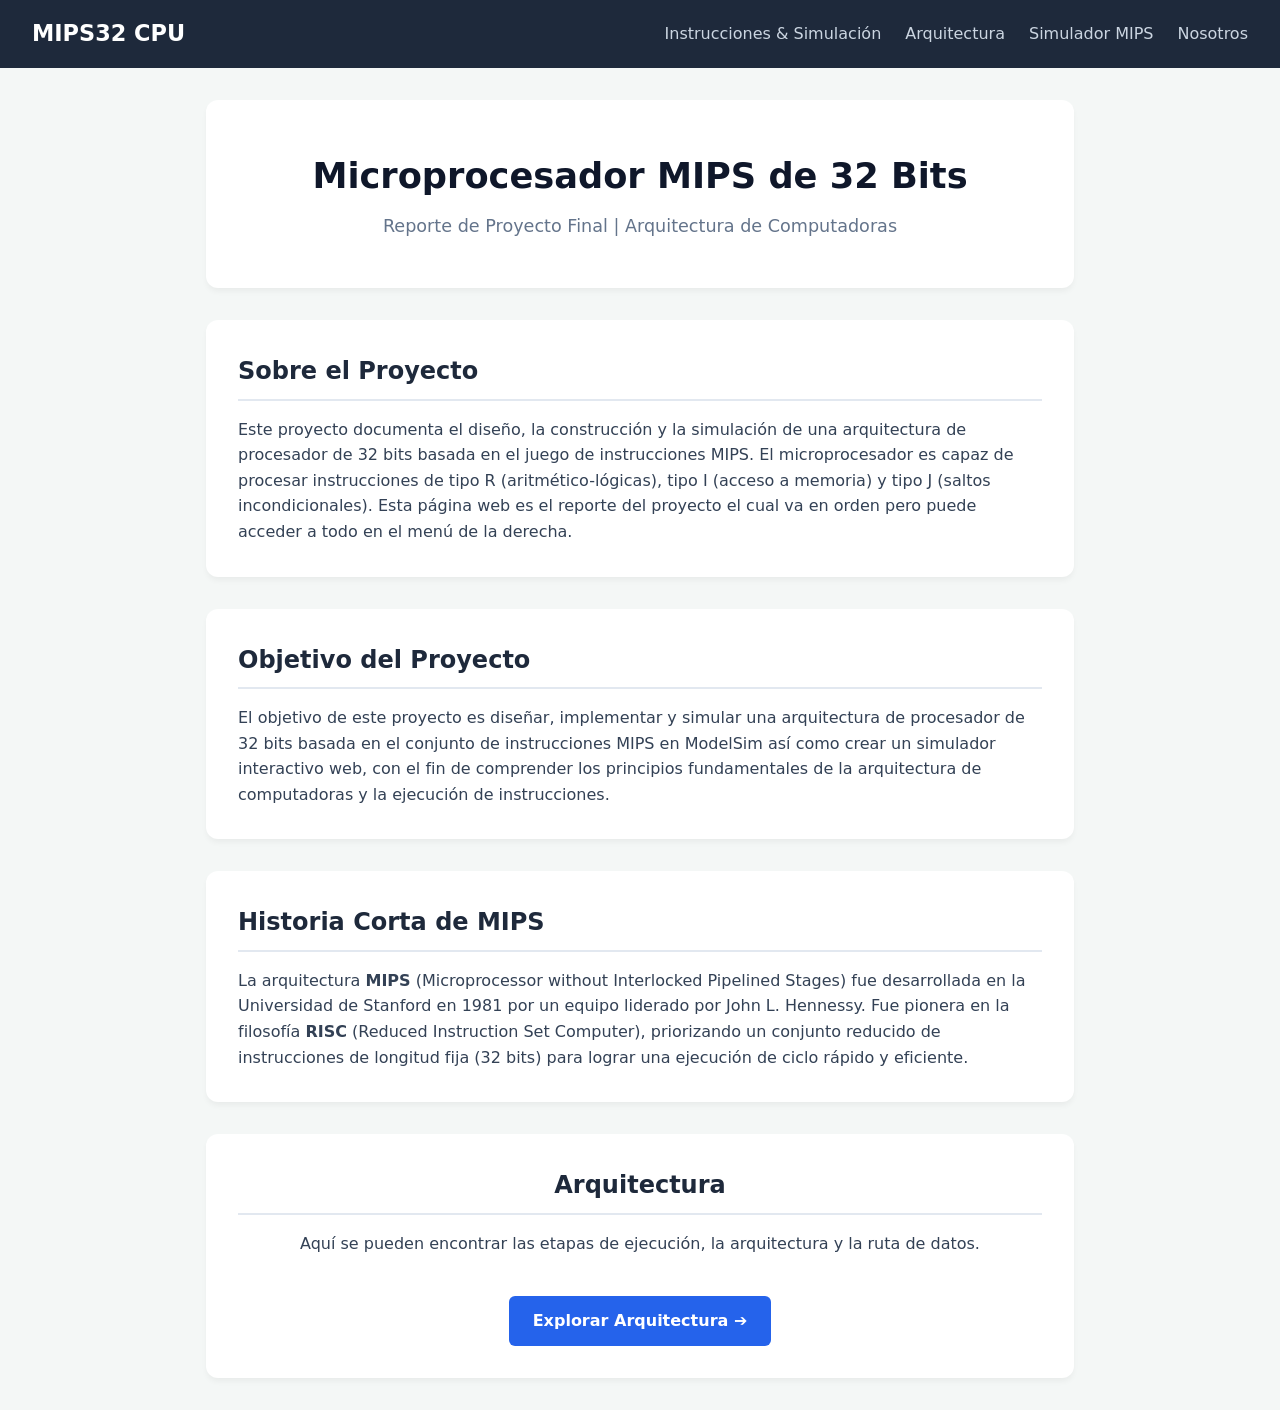
==== commit 8691ad79: "Tablas ISA, simulaciones R,I y J con diagramas" ====
--- a/index.html
+++ b/index.html
@@ -8,7 +8,7 @@
   <link rel="stylesheet" href="estilos.css">
 </head>
 <body>
-
+<!-- Menu que aparece arriba a la derecha -->
   <nav class="navbar">
     <a href="index.html">
     <div class="logo">MIPS32 CPU</div>
@@ -20,7 +20,7 @@
       <li0><a href="equipo.html">Nosotros</a></li>
     </ul>
   </nav>
-
+<!-- Primer contenedor del título del proyecto -->
   <div class="container">
     <section class="hero">
       <h1>Microprocesador MIPS de 32 Bits</h1>
@@ -28,23 +28,23 @@
     </section>
 
     <section class="card-section">
-      <h2>📌 Sobre el Proyecto</h2>
-      <p>Este proyecto documenta el diseño, la construcción y la simulación de una arquitectura de procesador de 32 bits basada en el juego de instrucciones MIPS. El microprocesador es capaz de procesar instrucciones de tipo R (aritmético-lógicas), tipo I (acceso a memoria) y tipo J (saltos incondicionales).</p>
+      <h2> Sobre el Proyecto</h2>
+      <p>Este proyecto documenta el diseño, la construcción y la simulación de una arquitectura de procesador de 32 bits basada en el juego de instrucciones MIPS. El microprocesador es capaz de procesar instrucciones de tipo R (aritmético-lógicas), tipo I (acceso a memoria) y tipo J (saltos incondicionales). Esta página web es el reporte del proyecto el cual va en orden pero puede acceder a todo en el menú de la derecha.</p>
     </section>
 
     <section class="card-section">
       <h2> Objetivo del Proyecto</h2>
-      <p>El objetivo de este proyecto es diseñar, implementar y simular una arquitectura de procesador de 32 bits basada en el conjunto de instrucciones MIPS, con el fin de comprender los principios fundamentales de la arquitectura de computadoras y la ejecución de instrucciones.</p>
+      <p>El objetivo de este proyecto es diseñar, implementar y simular una arquitectura de procesador de 32 bits basada en el conjunto de instrucciones MIPS en ModelSim así como crear un simulador interactivo web, con el fin de comprender los principios fundamentales de la arquitectura de computadoras y la ejecución de instrucciones.</p>
     </section>
 
     <section class="card-section">
-      <h2>📜 Historia Corta de MIPS</h2>
+      <h2>Historia Corta de MIPS</h2>
       <p>La arquitectura <strong>MIPS</strong> (Microprocessor without Interlocked Pipelined Stages) fue desarrollada en la Universidad de Stanford en 1981 por un equipo liderado por John L. Hennessy. Fue pionera en la filosofía <strong>RISC</strong> (Reduced Instruction Set Computer), priorizando un conjunto reducido de instrucciones de longitud fija (32 bits) para lograr una ejecución de ciclo rápido y eficiente.</p>
     </section>
 
         <section class="card-section text-center">
         <h2> Arquitectura </h2>
-        <p>Aquí se pueden encontrar los tres tipos de arquitectura de MIPS .</p>
+        <p>Aquí se pueden encontrar las etapas de ejecución, la arquitectura y la ruta de datos.</p>
         <div class="btn-container">
         <a href="arquitectura.html" class="btn-primary">Explorar Arquitectura ➔</a>
         </div>
--- a/estilos.css
+++ b/estilos.css
@@ -1,4 +1,4 @@
-/* --- RESET & VARIABLES GLOBALES --- */
+/* --- Estilos.css --- */
 * {
   box-sizing: border-box;
   margin: 0;
@@ -11,19 +11,17 @@
   color: #334155;
   line-height: 1.6;
 }
-/* Centrado para secciones o tarjetas específicas */
+
 .text-center {
   text-align: center;
 }
 
-/* Contenedor para centrar el botón */
 .btn-container {
   display: flex;
   justify-content: center;
   margin-top: 1.5rem;
 }
 
-/* Quita el subrayado del enlace del logo */
 .navbar a {
   text-decoration: none;
 }
@@ -36,12 +34,10 @@
   transition: opacity 0.2s ease;
 }
 
-/* Efecto al pasar el cursor sobre el logo */
 .navbar a:hover .logo {
   opacity: 0.85;
 }
 
-/* --- NAVEGACIÓN --- */
 .navbar {
   background-color: #1e293b;
   padding: 1rem 2rem;
@@ -73,7 +69,6 @@
   color: #38bdf8;
 }
 
-/* --- CONTENEDORES & MAQUETACIÓN --- */
 .container {
   max-width: 900px;
   margin: 2rem auto;
@@ -115,7 +110,6 @@
   padding-bottom: 0.5rem;
 }
 
-/* --- TARJETAS DESPLEGABLES (ACORDEÓN) --- */
 .instruction-card {
   background: white;
   border-radius: 8px;
@@ -125,7 +119,7 @@
   box-shadow: 0 2px 4px rgba(0,0,0,0.02);
 }
 .card-header {
-  background: #2563eb; /* Azul original */
+  background: #2563eb; 
   color: white;
   padding: 1rem 1.25rem;
   cursor: pointer;
@@ -134,15 +128,15 @@
   justify-content: space-between;
   align-items: center;
   user-select: none;
-  transition: background-color 0.3s ease; /* Transición para el cambio de color */
+  transition: background-color 0.3s ease; 
 }
 
 .card-header.active {
-  background-color: #7c3aed; /* Morado moderno */
+  background-color: #7c3aed; 
 }
 
 .card-header.active:hover {
-  background-color: #6d28d9; /* Morado un poco más oscuro al pasar el cursor */
+  background-color: #6d28d9; 
 }
 
 .card-header:hover {
@@ -167,13 +161,12 @@
 }
 
 .card-body.open {
-  max-height: 500px; /* Altura máxima suficiente para desplegar el contenido */
+  max-height: 500px; 
   opacity: 1;
   padding: 1.25rem;
   border-top-color: #e2e8f0;
 }
 
-/* --- SIMULADOR INTERACTIVO (DEMO BOX) --- */
 .demo-box {
   background: #f8fafc;
   border: 1px solid #cbd5e1;
@@ -246,7 +239,6 @@
   background: #1d4ed8;
 }
 
-/* Corrección de alineación para la tabla de especificaciones */
 .specs-table {
   width: 100%;
   border-collapse: collapse;
@@ -256,54 +248,49 @@
 .specs-table th, 
 .specs-table td {
   padding: 0.75rem 1rem;
-  text-align: left;           /* Alinea todo el texto a la izquierda */
-  vertical-align: top;        /* Alinea el contenido arriba si hay varias líneas */
+  text-align: left;           
+  vertical-align: top;        
   border-bottom: 1px solid #e2e8f0;
 }
 
-/* Define anchos fijos para que las columnas no se desplacen */
 .specs-table th:first-child,
 .specs-table td:first-child {
-  width: 35%;                 /* Ancho fijo para la columna Parámetro */
-  font-weight: 600;
-  white-space: nowrap;        /* Evita que los nombres de parámetros se rompan feo */
+  width: 35%;                
+  font-weight: 600;
+  white-space: nowrap;        
 }
 
 .specs-table th:last-child,
 .specs-table td:last-child {
-  width: 65%;                 /* Ancho para la columna Detalle */
-}
-
-/* Botón Secundario / Más Pequeño */
+  width: 65%;                
+}
+
 .btn-secondary {
   display: inline-block;
   background-color: transparent;
   color: #2563eb;
   border: 1px solid #2563eb;
-  padding: 0.4rem 0.8rem;      /* Menos relleno (más compacto) */
-  font-size: 0.85rem;           /* Texto más pequeño */
+  padding: 0.4rem 0.8rem;     
+  font-size: 0.85rem;          
   font-weight: 600;
   border-radius: 6px;
   text-decoration: none;
   transition: all 0.2s ease;
-  align-self: center;       /* Alinea el botón al inicio del contenedor */
-}
-
-/* Efecto Hover para el Botón Secundario */
+  align-self: center;       
+}
+
 .btn-secondary:hover {
   background-color: #2563eb;
   color: #ffffff;
   box-shadow: 0 2px 4px rgba(37, 99, 235, 0.2);
 }
 
-/* Contenedor de botón alineado a la izquierda dentro de subsecciones */
 .btn-container-left {
   display: flex;
   justify-content: flex-start;
   margin-top: 0.75rem;
 }
 
-/* --- POP-UP / MODAL DE MINI DIAPOSITIVAS --- */
 dialog.slide-modal {
   border: 1px solid #e2e8f0;
   border-radius: 12px;
@@ -312,12 +299,11 @@
   width: 90%;
   max-width: 560px;
   padding: 0;
-  margin: auto; /* Centra el diálogo en pantalla */
+  margin: auto; 
   box-shadow: 0 20px 25px -5px rgba(15, 23, 42, 0.25);
   animation: modalZoom 0.22s ease-out;
 }
 
-/* Fondo difuminado oscuro detrás de la diapositiva */
 dialog.slide-modal::backdrop {
   background: rgba(15, 23, 42, 0.65);
   backdrop-filter: blur(3px);
@@ -328,7 +314,6 @@
   to   { opacity: 1; transform: scale(1); }
 }
 
-/* Encabezado igual a tus tarjetas */
 .slide-modal-header {
   background-color: #1e293b;
   color: #ffffff;
@@ -357,7 +342,6 @@
   color: #38bdf8;
 }
 
-/* Contenido de cada diapositiva */
 .slide-modal-body {
   padding: 2rem 1.5rem;
   min-height: 190px;
@@ -386,7 +370,6 @@
   to   { opacity: 1; transform: translateX(0); }
 }
 
-/* Pie con botones Anterior / Siguiente */
 .slide-modal-footer {
   background-color: #f8fafc;
   border-top: 1px solid #e2e8f0;
@@ -457,7 +440,7 @@
 }
 
 .conclusion-contenido {
-  min-height: 190px; /* Mantiene fijo el tamaño del cuadro al navegar */
+  min-height: 190px; 
   padding: 0.5rem 0;
 }
 
@@ -470,7 +453,7 @@
 .conclusion-contenido p {
   color: #334155;
   line-height: 1.65;
-  margin-bottom: 1rem; /* Separación clara entre párrafos */
+  margin-bottom: 1rem; 
   text-align: justify;
 }
 
@@ -499,4 +482,101 @@
 .btn-nav-conc:disabled {
   background-color: #cbd5e1;
   cursor: not-allowed;
+}
+
+.isa-table {
+  width: 100%;
+  border-collapse: collapse;
+  margin: 1rem 0 1.5rem 0;
+  font-size: 0.95rem;
+  color: #1e293b;
+  background-color: #ffffff;
+}
+
+.isa-table th {
+  background-color: #e2e8f0;
+  color: #0f172a;
+  font-weight: 700;
+  text-align: left;
+  padding: 0.7rem 0.9rem;
+  border: 1px solid #94a3b8;
+}
+
+.isa-table td {
+  padding: 0.65rem 0.9rem;
+  border: 1px solid #94a3b8;
+  vertical-align: middle;
+}
+
+.isa-table tr:hover {
+  background-color: #f8fafc;
+}
+
+.isa-type {
+  font-weight: 600;
+  color: #475569;
+  margin-right: 0.5rem;
+}
+
+.isa-code {
+  font-family: 'Consolas', monospace;
+  font-weight: 600;
+  color: #0f172a;
+}
+
+/* --- ANIMACIÓN DE FLUJO EN EL DATAPATH INDIVIDUAL --- */
+.mini-datapath-svg {
+  width: 100%;
+  max-width: 720px;
+  height: auto;
+  background: #f8fafc;
+  border: 1px solid #cbd5e1;
+  border-radius: 8px;
+  padding: 0.5rem;
+}
+
+.dp-box {
+  fill: #ffffff;
+  stroke: #475569;
+  stroke-width: 2;
+  rx: 6;
+}
+
+.dp-box.active-block {
+  stroke: #2563eb;
+  fill: #eff6ff;
+  transition: all 0.3s ease;
+}
+
+.dp-label {
+  fill: #0f172a;
+  font-size: 13px;
+  font-weight: 700;
+  text-anchor: middle;
+}
+
+.dp-wire {
+  fill: none;
+  stroke: #94a3b8;
+  stroke-width: 2.5;
+}
+
+.dp-wire.flowing {
+  stroke: #10b981;
+  stroke-width: 3.5;
+  stroke-dasharray: 8 4;
+  animation: flujoDatos 0.8s linear infinite;
+}
+
+.dp-data-tag {
+  fill: #047857;
+  font-family: 'Consolas', monospace;
+  font-size: 12px;
+  font-weight: bold;
+  text-anchor: middle;
+}
+
+@keyframes flujoDatos {
+  from { stroke-dashoffset: 24; }
+  to   { stroke-dashoffset: 0; }
 }
